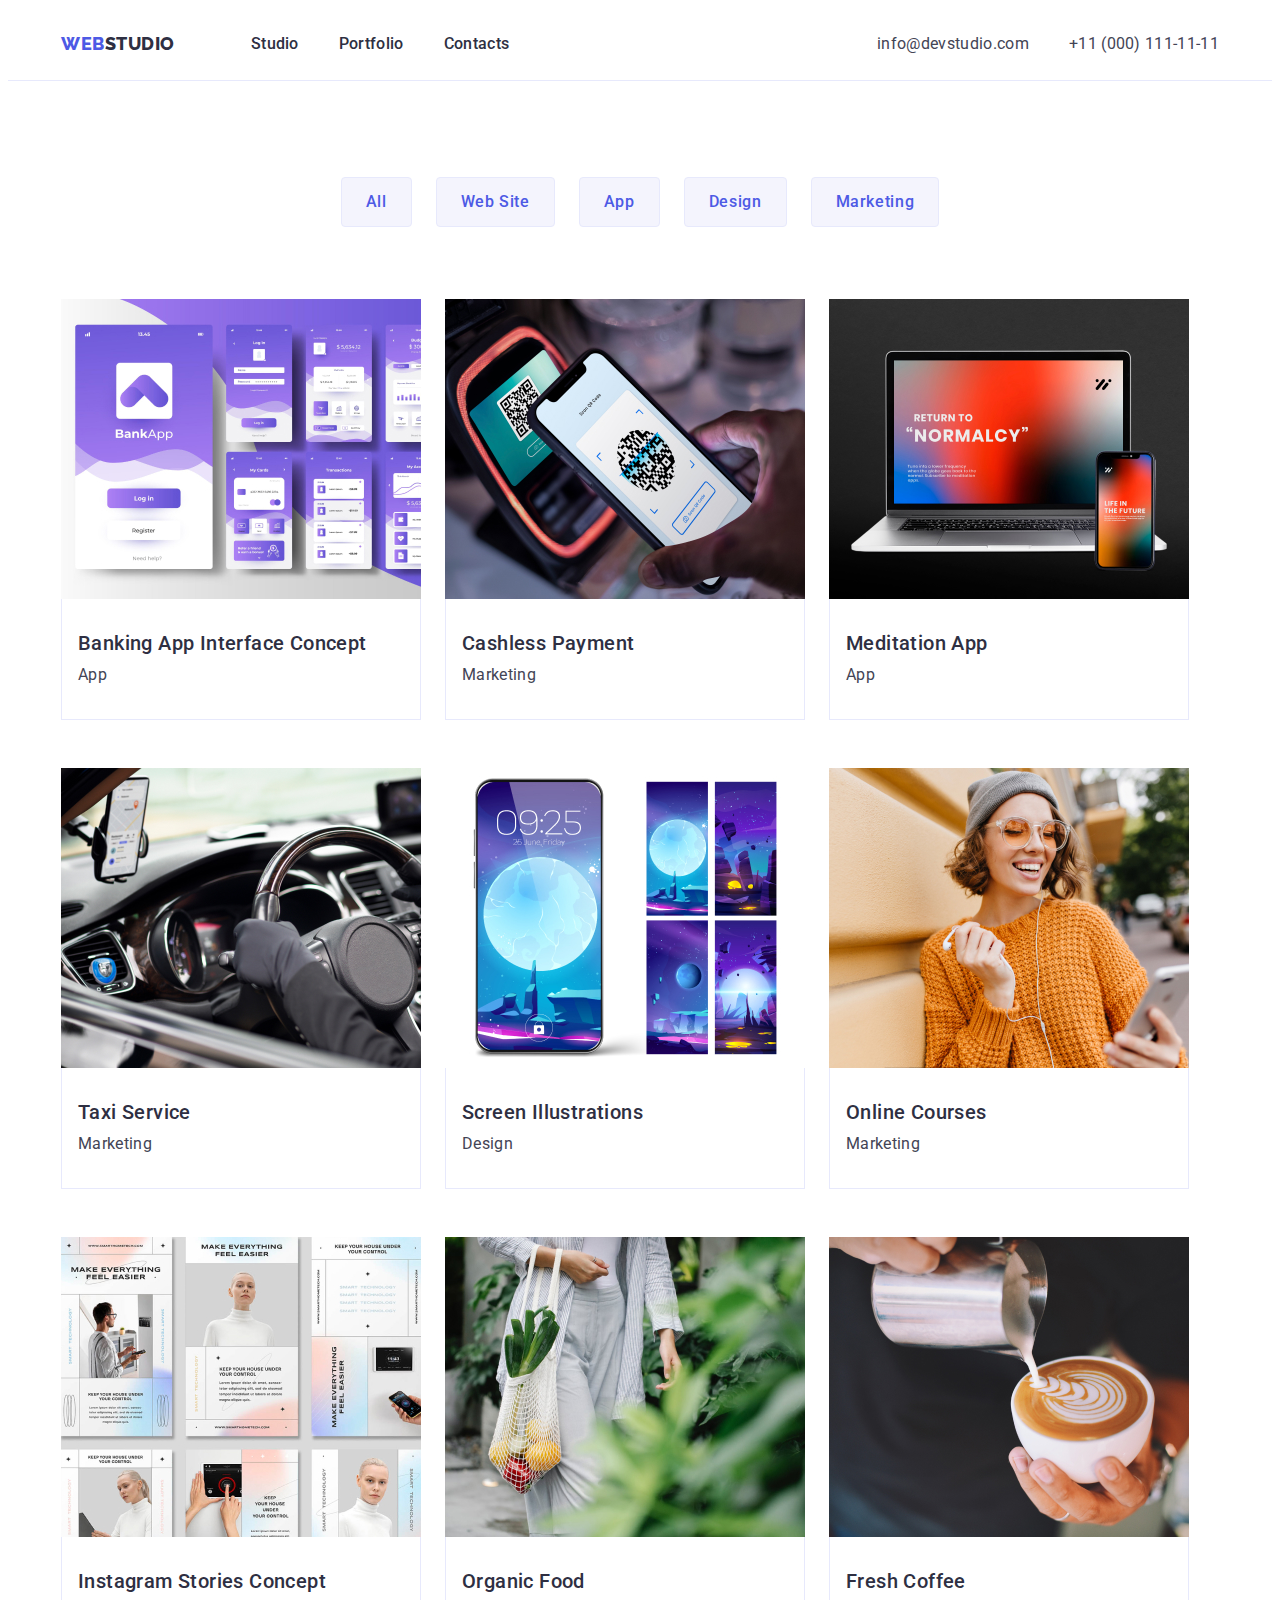
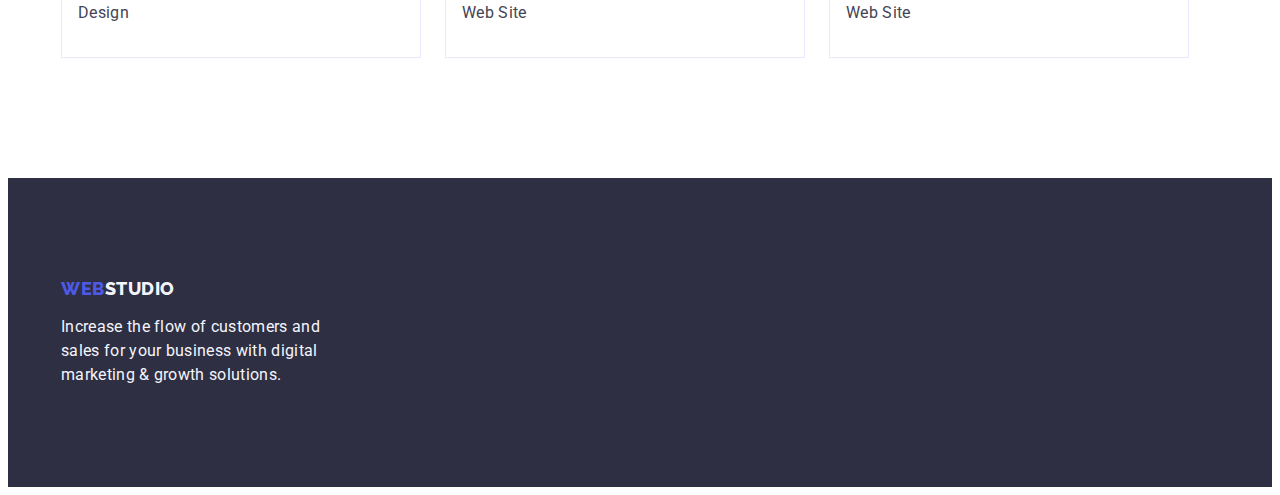
==== portfolio.html @ e6339d4c "Initial commit" ====
<!DOCTYPE html>
<html lang="en">
  <head>
    <meta charset="UTF-8" />
    <meta http-equiv="X-UA-Compatible" content="IE=edge" />
    <meta name="viewport" content="width=device-width, initial-scale=1.0" />
    <title>Portfolio</title>

    <link rel="preconnect" href="https://fonts.googleapis.com" />
    <link rel="preconnect" href="https://fonts.gstatic.com" crossorigin />
    <link
      href="https://fonts.googleapis.com/css2?family=Raleway:wght@800&family=Roboto:wght@400;500;700&display=swap"
      rel="stylesheet"
    />
    <!-- Normalize -->
    <link
      rel="stylesheet"
      href="https://cdnjs.cloudflare.com/ajax/libs/modern-normalize/1.1.0/modern-normalize.min.css"
      integrity="sha512-wpPYUAdjBVSE4KJnH1VR1HeZfpl1ub8YT/NKx4PuQ5NmX2tKuGu6U/JRp5y+Y8XG2tV+wKQpNHVUX03MfMFn9Q=="
      crossorigin="anonymous"
      referrerpolicy="no-referrer"
    />
    <!-- custom styles -->
    <link rel="stylesheet" href="./css/styles.css" />
  </head>

  <body class="body">
    <!-- HEADER -->
    <header class="header">
      <div class="header-container container">
        <nav class="header-nav">
          <a class="header-logo link" href="./index.html"
            >Web<span class="header-logo-studio">Studio</span></a
          >
          <ul class="header-nav-list list">
            <li class="header-nav-item">
              <a class="header-nav-link link" href="./index.html">Studio</a>
            </li>
            <li class="header-nav-item">
              <a class="header-nav-link link" href="./portfolio.html"
                >Portfolio</a
              >
            </li>
            <li class="header-nav-item">
              <a class="header-nav-link link" href="">Contacts</a>
            </li>
          </ul>
        </nav>
        <address class="header-address">
          <ul class="header-address-list list">
            <li class="header-address-mail">
              <a
                class="header-address-link link"
                href="mailto:info@devstudio.com"
              >
                info@devstudio.com</a
              >
            </li>
            <li class="header-address-contact">
              <a class="header-address-link link" href="tel:+110001111111">
                +11 (000) 111-11-11</a
              >
            </li>
          </ul>
        </address>
      </div>
    </header>
    <!-- Filters -->
    <main>
      <section class="portfolio">
        <div class="filter-container container">
          <h1 class="visually-hidden">Portfolio</h1>

          <ul class="list filter-list">
            <li class="list filter-item">
              <button class="filter-button" type="button">All</button>
            </li>
            <li class="list filter-item">
              <button class="filter-button" type="button">Web Site</button>
            </li>
            <li class="list filter-item">
              <button class="filter-button" type="button">App</button>
            </li>
            <li class="list filter-item">
              <button class="filter-button" type="button">Design</button>
            </li>
            <li class="list filter-item">
              <button class="filter-button" type="button">Marketing</button>
            </li>
          </ul>

          <!-- cards-->
          <!-- Row 1 -->

          <ul class="card-set list">
            <li class="three-section-item card-set-item">
              <a class="link" href="">
                <img
                  src="./images/row-one/img1.jpg"
                  alt="Banking App Interface Concept"
                  width="360"
                  height="300"
                />
                <div class="app">
                  <h2 class="card-title-name">Banking App Interface Concept</h2>
                  <p class="card-pro">App</p>
                </div>
              </a>
            </li>
            <li class="three-section-item card-set-item">
              <a class="link" href="">
                <img
                  src="./images/row-one/img2.jpg"
                  alt="Cashless Payment"
                  width="360"
                  height="300"
                />
                <div class="app">
                  <h2 class="card-title-name">Cashless Payment</h2>
                  <p class="card-pro">Marketing</p>
                </div>
              </a>
            </li>
            <li class="three-section-item card-set-item">
              <a class="link" href="">
                <img
                  src="./images/row-one/img3.jpg"
                  alt="Meditation App"
                  width="360"
                  height="300"
                />
                <div class="app">
                  <h2 class="card-title-name">Meditation App</h2>
                  <p class="card-pro">App</p>
                </div>
              </a>
            </li>
            <!-- Row 2 -->
            <li class="three-section-item card-set-item">
              <a class="link" href="">
                <img
                  src="./images/row-two/img1.jpg"
                  alt="Taxi Service"
                  width="360"
                  height="300"
                />
                <div class="app">
                  <h2 class="card-title-name">Taxi Service</h2>
                  <p class="card-pro">Marketing</p>
                </div>
              </a>
            </li>
            <li class="three-section-item card-set-item">
              <a class="link" href="">
                <img
                  src="./images/row-two/img2.jpg"
                  alt="Screen Illustrations"
                  width="360"
                  height="300"
                />
                <div class="app">
                  <h2 class="card-title-name">Screen Illustrations</h2>
                  <p class="card-pro">Design</p>
                </div>
              </a>
            </li>
            <li class="three-section-item card-set-item">
              <a class="link" href="">
                <img
                  src="./images/row-two/img3.jpg"
                  alt="Online Courses"
                  width="360"
                  height="300"
                />
                <div class="app">
                  <h2 class="card-title-name">Online Courses</h2>
                  <p class="card-pro">Marketing</p>
                </div>
              </a>
            </li>
            <!-- Row 3 -->
            <li class="three-section-item card-set-item">
              <a class="link" href="">
                <img
                  src="./images/row-three/img1.jpg"
                  alt="Instagram Stories Concept"
                  width="360"
                  height="300"
                />
                <div class="app">
                  <h2 class="card-title-name">Instagram Stories Concept</h2>
                  <p class="card-pro">Design</p>
                </div>
              </a>
            </li>
            <li class="three-section-item card-set-item">
              <a class="link" href="">
                <img
                  src="./images/row-three/img2.jpg"
                  alt="Organic Food"
                  width="360"
                  height="300"
                />
                <div class="app">
                  <h2 class="card-title-name">Organic Food</h2>
                  <p class="card-pro">Web Site</p>
                </div>
              </a>
            </li>
            <li class="three-section-item card-set-item">
              <a class="link" href="">
                <img
                  src="./images/row-three/img3.jpg"
                  alt="Fresh Coffee"
                  width="360"
                  height="300"
                />
                <div class="app">
                  <h2 class="card-title-name">Fresh Coffee</h2>
                  <p class="card-pro">Web Site</p>
                </div>
              </a>
            </li>
          </ul>
        </div>
      </section>
    </main>

    <!-- Footer -->
    <footer class="footer">
      <div class="foot-container container">
        <a class="footer-logo link" href="./index.html"
          >Web<span class="footer-logo-studio">Studio</span></a
        >
        <p class="footer-text">
          Increase the flow of customers and sales for your business with
          digital marketing & growth solutions.
        </p>
      </div>
    </footer>
  </body>
</html>
---- css/styles.css ----
html {
  box-sizing: border-box;
}

:root {
  /* fonts */
  --primary-font: "Roboto", sans-serif;
  --secondary-font: "Raleway", sans-serif;

  /* colors */
  --logo-text-color: #4d5ae5;
  --button-backgroud: #f4f4fd;
  --color-txt: #2e2f42;
  --color-txt-body: #434455;
  --color-back: #ffffff;
  /* others */
  --indent: 24px;
  --items: 9;
}

.body {
  font-family: "Roboto", sans-serif;

  background-color: var(--color-back);
  color: var(--color-txt-body);
}

/* BASE STYLE */

/* base style */

h1,
h2,
h3,
h4,
h5,
h6,
p,
ul { 
  margin: 0;
}
img {
  display: block;
}
button {
  cursor: pointer;
}

.link {
  color: inherit;
  text-decoration: none;
  font-style: normal;
}

.list {
  list-style: none;
  padding: 0;
  margin: 0;
}

.header-nav-link:hover,
.header-nav-link:focus {
  color: #404bbf;
}
.visually-hidden {
  position: absolute;
  width: 1px;
  height: 1px;
  margin: -1px;
  border: 0;
  padding: 0;

  white-space: nowrap;
  clip-path: inset(100%);
  clip: rect(0 0 0 0);
  overflow: hidden;
}

/* HEADER */
.header-container {
  display: flex;
  align-items: center;
  padding: 0 15px;
}

.header {
  background-color: #ffffff;
  border-bottom: 1px solid #e7e9fc;
  align-items: center;
}

.header-nav-link {
  display: block;
  font-weight: 500;
  font-size: 16px;
  line-height: 1.5;
  letter-spacing: 0.02em;
  color: var(--color-txt);
  padding: 24px 0;
}

.header-logo {
  font-family: "Raleway", sans-serif;
  font-style: normal;
  font-weight: 800;
  font-size: 18px;
  line-height: 1.17;
  letter-spacing: 0.03em;
  text-transform: uppercase;

  color: var(--logo-text-color);

  margin-right: 76px;
}
.header-logo-studio {
  color: var(--color-txt);
}

.header-nav {
  display: flex;
  align-items: center;
  margin-right: auto;
}
.header-nav-item {
  font-style: normal;
}

.header-nav-list {
  display: flex;
  align-items: center;
  gap: 40px;
}
.header-address-link {
  font-style: normal;
  font-size: 16px;
  line-height: 1.5;
  letter-spacing: 0.02em;
}

.header-address-link:hover,
.header-address-link:focus {
  color: #404bbf;
}
.header-address-list {
  display: flex;
  align-items: center;
  margin-right: auto;
}
.header-address {
  font-style: normal;
}
.header-address-mail {
  margin-right: 40px;
}

/* Section Hero */
.hero-container {
  padding: 0 15px;
  margin: 0 auto;
}

.hero {
  background-color: #2e2f42;

  padding: 188px 0;

  margin: 0 auto;
}
.hero-title {
  font-style: normal;
  font-weight: 700;
  font-size: 56px;
  line-height: 1.07;

  text-align: center;
  letter-spacing: 0.02em;

  color: #ffffff;

  max-width: 496px;
  margin: 0 auto;
  padding: 0 auto;
  margin-bottom: 48px;
}

.hero-button {
  font-size: 16px;
  font-family: "Roboto", sans-serif;
  font-weight: 500;
  font-style: normal;
  font-size: 16px;
  line-height: 1.5;
  letter-spacing: 0.04em;
  text-decoration: none;
  text-transform: none;
  cursor: pointer;
  color: #ffffff;

  min-width: 169px;
  height: 56px;

  display: block;
  flex-direction: row;
  align-items: center;
  padding: 16px 32px;
  margin: 0 auto;
  border: none;
  box-shadow: 0px 4px 4px rgba(0, 0, 0, 0.15);
  border-radius: 4px;
}
/* section One Feature */
.features {
  align-items: center;
  padding: 0 15px;
}
.feature-section {
  padding: 120px 0;
}

.one-section-content-title {
  font-family: "Roboto";
  font-style: normal;
  font-weight: 500;
  font-size: 20px;
  line-height: 1.2;
  letter-spacing: 0.02em;
  color: var(--color-txt);
  margin: 0 auto;
  margin-bottom: 8px;
}
.one-section-text {
  font-style: normal;

  font-size: 16px;
  line-height: 1.5;
  letter-spacing: 0.02em;
  margin: 0 auto;
}
.one-section-list {
  background-color: #ffffff;
  display: flex;
  gap: 24px;
}
.one-section-item {
  flex-basis: calc((100% - 72px) / 4);
}

/* section Two What are we doing */
.awd-container {
  align-items: center;
  padding: 0 15px;
  margin: 0 auto;
}

.two-section {
  padding-bottom: 120px;
}
.two-section-title {
  font-family: "Roboto";
  font-style: normal;
  font-weight: 700;
  font-size: 36px;
  line-height: 1.11;
  text-align: center;
  letter-spacing: 0.02em;
  text-transform: capitalize;
  color: var(--color-txt);
  margin: 0 auto;
  margin-bottom: 72px;
}
.two-section-list {
  display: flex;
  gap: 24px;
}
.two-section-item {
  flex-basis: calc((100% - 48px) / 3);
}
/* section Three Our Team */
.ot-container {
  align-items: center;
  padding: 0 15px;
}

.three-section {
  background-color: #f4f4fd;
  padding: 120px 0;
}
.three-section-title {
  font-family: "Roboto";
  font-style: normal;
  font-weight: 700;
  font-size: 36px;
  line-height: 1.11;
  text-align: center;
  letter-spacing: 0.02em;
  text-transform: capitalize;
  color: var(--color-txt);
  margin: 0 auto;
  margin-bottom: 72px;
}
.three-section-list {
  display: flex;
  gap: 24px;
  text-align: center;
}
.three-section-item {
  background-color: #ffffff;

  flex-basis: calc((100% - 3 * 24px) / 4);
  
  border-radius: 0px 0px 4px 4px;
}

.three-section-title-name {
  font-family: "Roboto";
  font-style: normal;
  font-weight: 500;
  font-size: 20px;
  line-height: 1.2;
  text-align: center;
  letter-spacing: 0.02em;
  color: var(--color-txt);
  margin: 0 auto;
  margin-bottom: 8px;
}
.three-section-pro {
  font-style: normal;

  font-size: 16px;
  line-height: 1.5;
  text-align: center;
  letter-spacing: 0.02em;
  margin: 0 auto;
}

.pro-container {
  padding: 32px 16px;
}

/* FOOTER */
.footer {
  background-color: var(--color-txt);
  padding: 100px 0;
}
.footer-logo {
  font-family: "Raleway", sans-serif;
  font-weight: 800;
  font-size: 18px;
  line-height: 1.17;
  letter-spacing: 0.03em;
  text-transform: uppercase;

  color: var(--logo-text-color);
  display: inline-block;

  margin-bottom: 16px;
}
.footer-logo-studio {
  color: #f4f4fd;
}

.footer-text {
  font-style: normal;

  font-size: 16px;
  line-height: 1.5;
  letter-spacing: 0.02em;
  color: #f4f4fd;

  width: 264px;
  margin: 0;
  /* !!!!!!!!!!!!!!!!!!!!!!!!!!!!!!!!!!!!!!!!!!!!!!!!!!!!!! */
}
.foot-container {
  align-items: center;
  padding: 0 15px;
  margin: 0 auto;
}

/* portfolio */
.portfolio {
  padding: 96px 0 120px;
}
/* button-port */

.filter-button {
  font-size: 16px;
  font-family: "Roboto", sans-serif;
  font-weight: 500;
  font-style: normal;
  font-size: 16px;
  line-height: 1.5;
  letter-spacing: 0.04em;
  text-decoration: none;
  text-transform: none;
  cursor: pointer;
  background-color: var(--button-backgroud);
  color: var(--logo-text-color);

  padding: 12px 24px;
  border: 1px solid #e7e9fc;
  border-radius: 4px;
}

.filter-list {
  display: flex;
  align-items: center;
  margin: 0 auto;
  justify-content: center;
  gap: 24px;
  margin-bottom: 72px;
}

.filter-item {
}
.filter-container {
  padding: 0 15px;
}

.filter-button:hover,
.filter-button:focus {
  background-color: #404bbf;
  color: #ffffff;
  border: 1px solid transparent;
}
.btn {
  background-color: #4d5ae5;
  font-family: inherit;
}
.btn:hover,
.btn:focus {
  background-color: #404bbf;
}

/* Cads */
.card-title-name {
  font-family: "Roboto";
  font-style: normal;
  font-weight: 500;
  font-size: 20px;
  line-height: 1.2;
  text-align: left;
  letter-spacing: 0.02em;
  color: var(--color-txt);
  margin: 0 auto;
  margin-bottom: 8px;
}

.card-pro {
  font-style: normal;

  font-size: 16px;
  line-height: 1.5;
  text-align: left;
  letter-spacing: 0.02em;
}

.cards {
  display: flex;
  flex-wrap: wrap;
  gap: var(--indent);

  justify-content: center;
}
.card-set {
  display: flex;
  flex-wrap: wrap;
  column-gap: 24px;
  row-gap: 48px;
}
.card-set-item {
  width: calc((100% - 48px) / 3);
}
.app {
  padding: 32px 16px;
  border: 1px solid #e7e9fc;
  border-top: none;
}

/* styles bloks */

.container {
  width: 1158px;
  margin: 0 auto;
  padding: 0 15px;
}
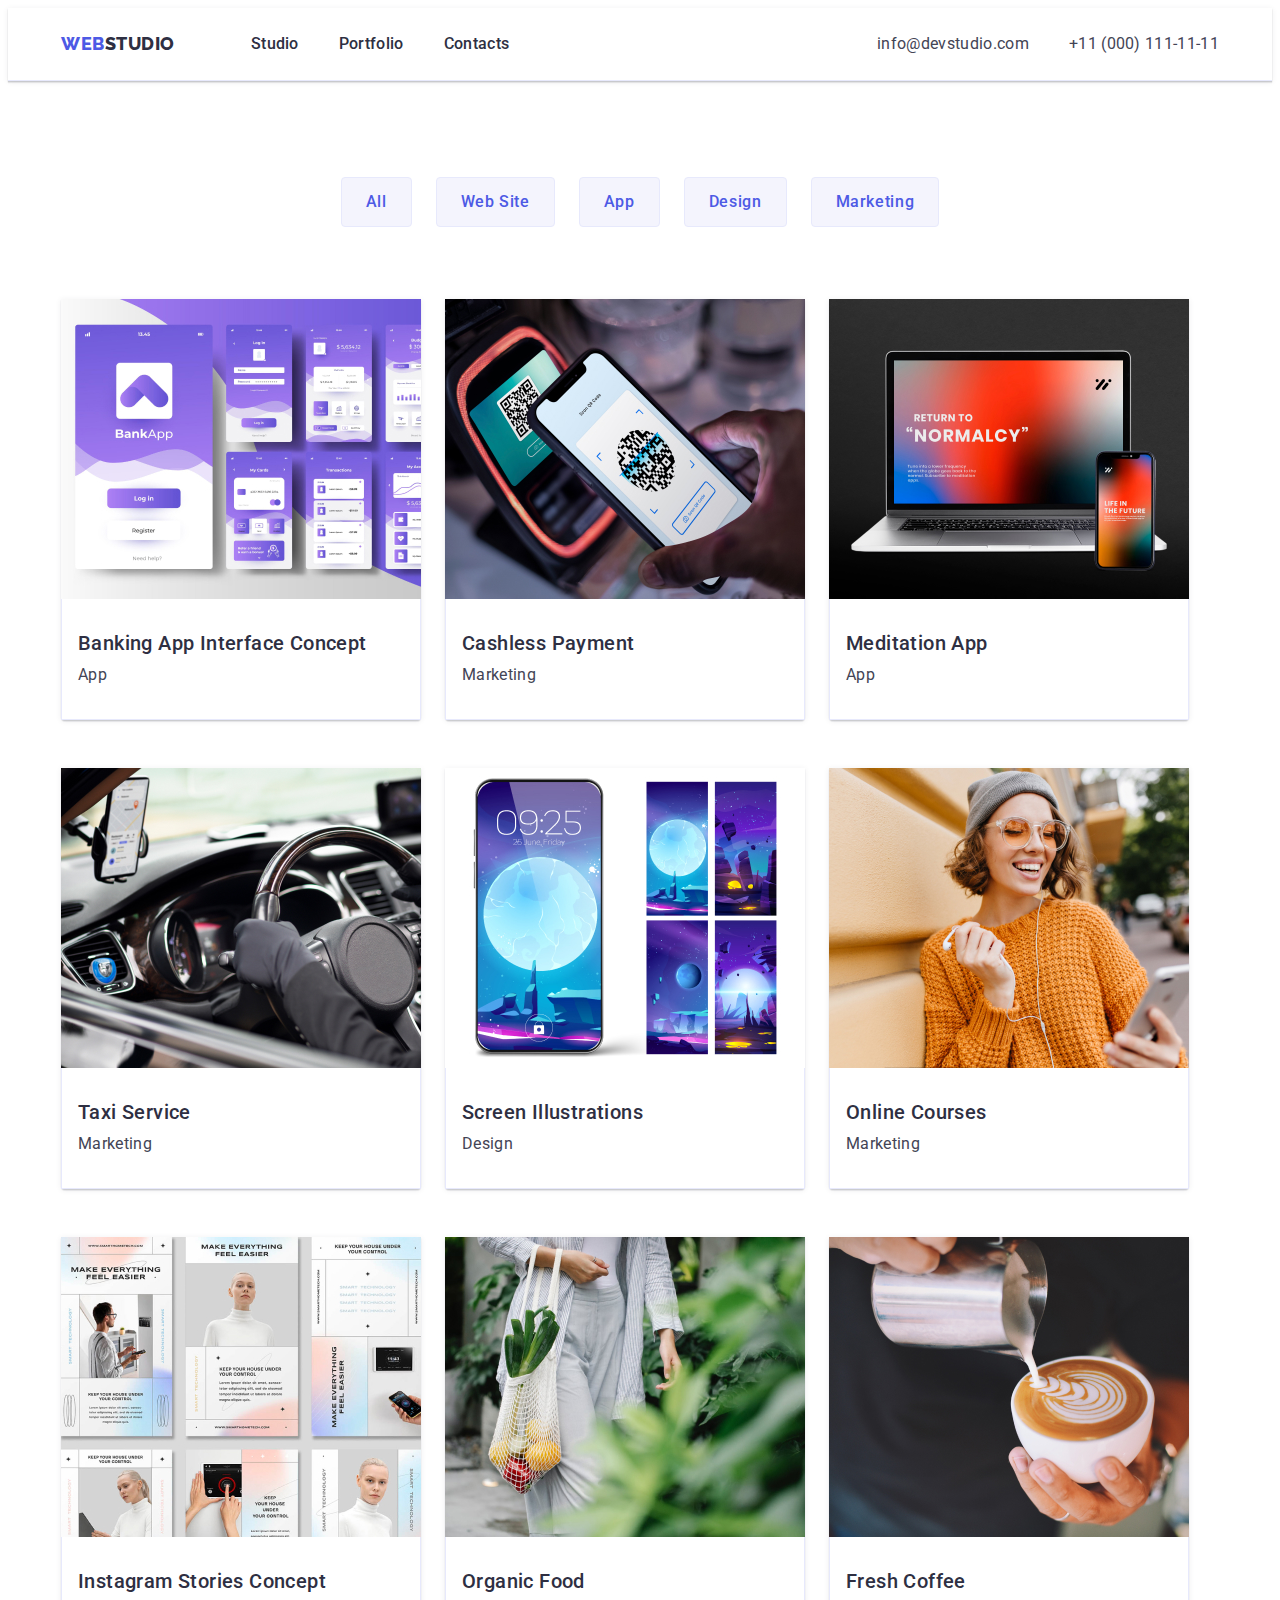
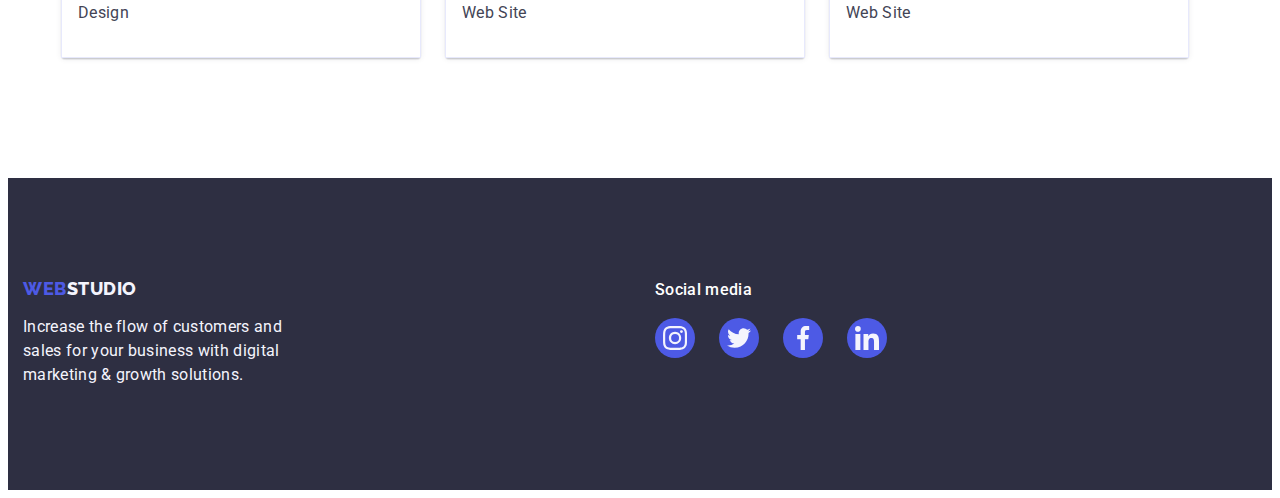
==== commit 03390788: "666" ====
--- a/portfolio.html
+++ b/portfolio.html
@@ -237,6 +237,60 @@
           digital marketing & growth solutions.
         </p>
       </div>
+      <div class="social-container container">
+        <p class="social-text">Social media</p>
+        
+        <ul class="footer-icons-list list">
+                
+          <li class="footer-icons-item">
+            <a class="footer-icons-link link" 
+            href="" 
+            target="_blank" 
+            rel="noopener noreferrer" 
+            aria-label="Instagram icon">
+              <svg class="footer-icons" width="24" height="24" >
+                <use href="./images/icons/icons.svg#instagram"></use>
+              </svg>
+            </a>
+          </li>
+        
+          <li class="footer-icons-item">
+            <a class="footer-icons-link link" 
+            href="" 
+            target="_blank" 
+            rel="noopener noreferrer" 
+            aria-label="Twitter icon">
+              <svg class="footer-icons" width="24" height="24" >
+                <use href="./images/icons/icons.svg#twitter"></use>
+              </svg>
+            </a>
+          </li>
+          <li class="footer-icons-item">
+            <a class="footer-icons-link link" 
+            href="" 
+            target="_blank" 
+            rel="noopener noreferrer" 
+            aria-label="Facebook icon">
+              <svg class="footer-icons" width="24" height="24" >
+                <use href="./images/icons/icons.svg#facebook"></use>
+              </svg>
+            </a>
+          </li>
+          <li class="footer-icons-item">
+            <a class="footer-icons-link link" 
+            href="" 
+            target="_blank" 
+            rel="noopener noreferrer" 
+            aria-label="Linkedin icon">
+              <svg class="footer-icons" width="24" height="24" >
+                <use href="./images/icons/icons.svg#linkedin"></use>
+              </svg>
+            </a>
+          </li>
+        
+        </ul>
+
+      </div>
     </footer>
   </body>
 </html>
--- a/css/styles.css
+++ b/css/styles.css
@@ -8,11 +8,14 @@
   --secondary-font: "Raleway", sans-serif;
 
   /* colors */
-  --logo-text-color: #4d5ae5;
+  --logo-text-color:  #4D5AE5;
   --button-backgroud: #f4f4fd;
   --color-txt: #2e2f42;
   --color-txt-body: #434455;
   --color-back: #ffffff;
+  --color-icon-hover: #31D0AA;
+  --bg-color-darkblue-hover: #404BBF;
+  --color-customer-icon: #8E8F99;
   /* others */
   --indent: 24px;
   --items: 9;
@@ -36,7 +39,7 @@
 h5,
 h6,
 p,
-ul { 
+ul {
   margin: 0;
 }
 img {
@@ -87,6 +90,8 @@
   background-color: #ffffff;
   border-bottom: 1px solid #e7e9fc;
   align-items: center;
+  box-shadow: 0px 2px 1px rgba(46, 47, 66, 0.08),
+    0px 1px 1px rgba(46, 47, 66, 0.16), 0px 1px 6px rgba(46, 47, 66, 0.08);
 }
 
 .header-nav-link {
@@ -160,11 +165,20 @@
 }
 
 .hero {
-  background-color: #2e2f42;
-
+  background-color: var(--color-txt);
+  max-width: 1440px;
+
+  margin-left: auto;
+  margin-right: auto;
   padding: 188px 0;
-
-  margin: 0 auto;
+  background-image: linear-gradient(
+      rgba(46, 47, 66, 0.7),
+      rgba(46, 47, 66, 0.7)
+    ),
+    url(../images/hero-background/people-office-1.jpg);
+  background-repeat: no-repeat;
+  background-position: center;
+  background-size: cover;
 }
 .hero-title {
   font-style: normal;
@@ -244,6 +258,24 @@
 .one-section-item {
   flex-basis: calc((100% - 72px) / 4);
 }
+/* FEATURE ICONS */
+
+.container-icons {
+  display: flex;
+  justify-content: center;
+  align-items: center;
+  background: #F4F4FD;
+border-radius: 4px;
+
+height: 112px;
+}
+.feature-icon {
+display: flex;
+justify-content: center;
+}
+
+
+
 
 /* section Two What are we doing */
 .awd-container {
@@ -279,6 +311,9 @@
 .ot-container {
   align-items: center;
   padding: 0 15px;
+  padding-top: 32px;
+  padding-left: 49px;
+  padding-right: 49px;
 }
 
 .three-section {
@@ -306,8 +341,13 @@
 .three-section-item {
   background-color: #ffffff;
 
+
+
+  
   flex-basis: calc((100% - 3 * 24px) / 4);
-  
+  box-shadow: 0px 1px 6px rgba(46, 47, 66, 0.08),
+    0px 1px 1px rgba(46, 47, 66, 0.16), 0px 2px 1px rgba(46, 47, 66, 0.08);
+
   border-radius: 0px 0px 4px 4px;
 }
 
@@ -331,14 +371,117 @@
   text-align: center;
   letter-spacing: 0.02em;
   margin: 0 auto;
+  margin-bottom: 8px;
 }
 
 .pro-container {
-  padding: 32px 16px;
-}
+margin-top: 32px;
+}
+/* PRO ICONS */
+
+.pro-icons-list {
+display: flex;
+justify-content: center;
+align-items: center;
+gap: 24px;
+padding-bottom: 32px;
+}
+.pro-icons-item {
+
+}
+
+.pro-icons-link {
+  display: flex;
+justify-content: center;
+align-items: center;
+  
+  width: 40px;
+height: 40px;
+background-color: var(--logo-text-color);
+border-radius: 50%;
+color: var(--button-backgroud);
+
+}
+
+
+.ot-icons {
+  fill:currentColor;
+}
+
+.pro-icons-link:hover,
+.pro-icons-link:focus {
+background-color: var(--bg-color-darkblue-hover);
+}
+
+
+
+
+
+
+/* Four Section Customers */
+.customers {
+
+}
+.four-section-title {
+  font-family: "Roboto";
+  font-style: normal;
+  font-weight: 700;
+  font-size: 36px;
+  line-height: 1.11;
+  text-align: center;
+  letter-spacing: 0.02em;
+  text-transform: capitalize;
+  color: var(--color-txt);
+  margin: 0 auto;
+  margin-bottom: 72px;
+  margin-top: 120px;
+}
+/* CUSTOMERS ICONS */
+
+.custom-icon-list {
+  display: flex;
+  justify-content: center;
+  align-items: center;
+  gap: 24px;
+  margin-bottom: 120px;
+}
+
+.custom-item {
+
+}
+
+
+.custom-link {
+  display: flex;
+ justify-content: center;
+ align-items: center;
+width: 168px;
+height: 88px;
+
+border: 1px solid var(--color-customer-icon);
+border-radius: 4px;
+color: var(--color-customer-icon);
+}
+
+.custom-icon {
+fill: currentColor;
+}
+
+.custom-link:hover,
+.custom-link:focus {
+  border: 1px solid var(--bg-color-darkblue-hover);
+  color: var(--bg-color-darkblue-hover);
+}
+
+
+
 
 /* FOOTER */
 .footer {
+  display: flex;
+  align-items: baseline;
+  
+  
   background-color: var(--color-txt);
   padding: 100px 0;
 }
@@ -372,12 +515,74 @@
   /* !!!!!!!!!!!!!!!!!!!!!!!!!!!!!!!!!!!!!!!!!!!!!!!!!!!!!! */
 }
 .foot-container {
-  align-items: center;
-  padding: 0 15px;
-  margin: 0 auto;
-}
-
-/* portfolio */
+  display: inline-block;
+align-items: baseline;
+}
+
+
+
+
+/* SOCIAL */
+
+.social-container {
+display: inline-block;
+justify-content: center;
+  align-items: center;
+
+}
+.social-text {
+  font-family: 'Roboto';
+font-style: normal;
+font-weight: 500;
+font-size: 16px;
+line-height: 24px;
+letter-spacing: 0.02em;
+color: #FFFFFF;
+margin-bottom: 16px;
+}
+
+
+
+/* FOOTER ICONS */
+
+.footer-icons-list {
+  display: flex;
+
+  align-items: center;
+  gap: 24px;
+  padding-bottom: 32px;
+  }
+  .footer-icons-item {
+  
+  }
+  
+  .footer-icons-link {
+    display: flex;
+  justify-content: center;
+  align-items: center;
+    
+    width: 40px;
+  height: 40px;
+  background-color: var(--logo-text-color);
+  border-radius: 50%;
+ color: var(--button-backgroud); 
+}
+  
+  
+  .footer-icons {
+    fill: currentColor;
+  }
+  
+  .footer-icons-link:hover,
+  .footer-icons-link:focus {
+   background-color: var(--color-icon-hover);
+  
+  
+  }
+
+
+/* PORTFOLIO*/
+
 .portfolio {
   padding: 96px 0 120px;
 }
@@ -422,6 +627,9 @@
   background-color: #404bbf;
   color: #ffffff;
   border: 1px solid transparent;
+  box-shadow: 0px 3px 1px rgba(0, 0, 0, 0.1), 0px 2px 1px rgba(0, 0, 0, 0.08),
+    0px 2px 2px rgba(0, 0, 0, 0.12);
+  border-radius: 4px;
 }
 .btn {
   background-color: #4d5ae5;
@@ -429,7 +637,7 @@
 }
 .btn:hover,
 .btn:focus {
-  background-color: #404bbf;
+  background-color: var(--bg-color-darkblue-hover);
 }
 
 /* Cads */
@@ -476,6 +684,10 @@
   border: 1px solid #e7e9fc;
   border-top: none;
 }
+.app:hover {
+  box-shadow: 0px 1px 6px rgba(46, 47, 66, 0.08),
+    0px 1px 1px rgba(46, 47, 66, 0.16), 0px 2px 1px rgba(46, 47, 66, 0.08);
+}
 
 /* styles bloks */
 
@@ -483,4 +695,5 @@
   width: 1158px;
   margin: 0 auto;
   padding: 0 15px;
-}
+  
+}
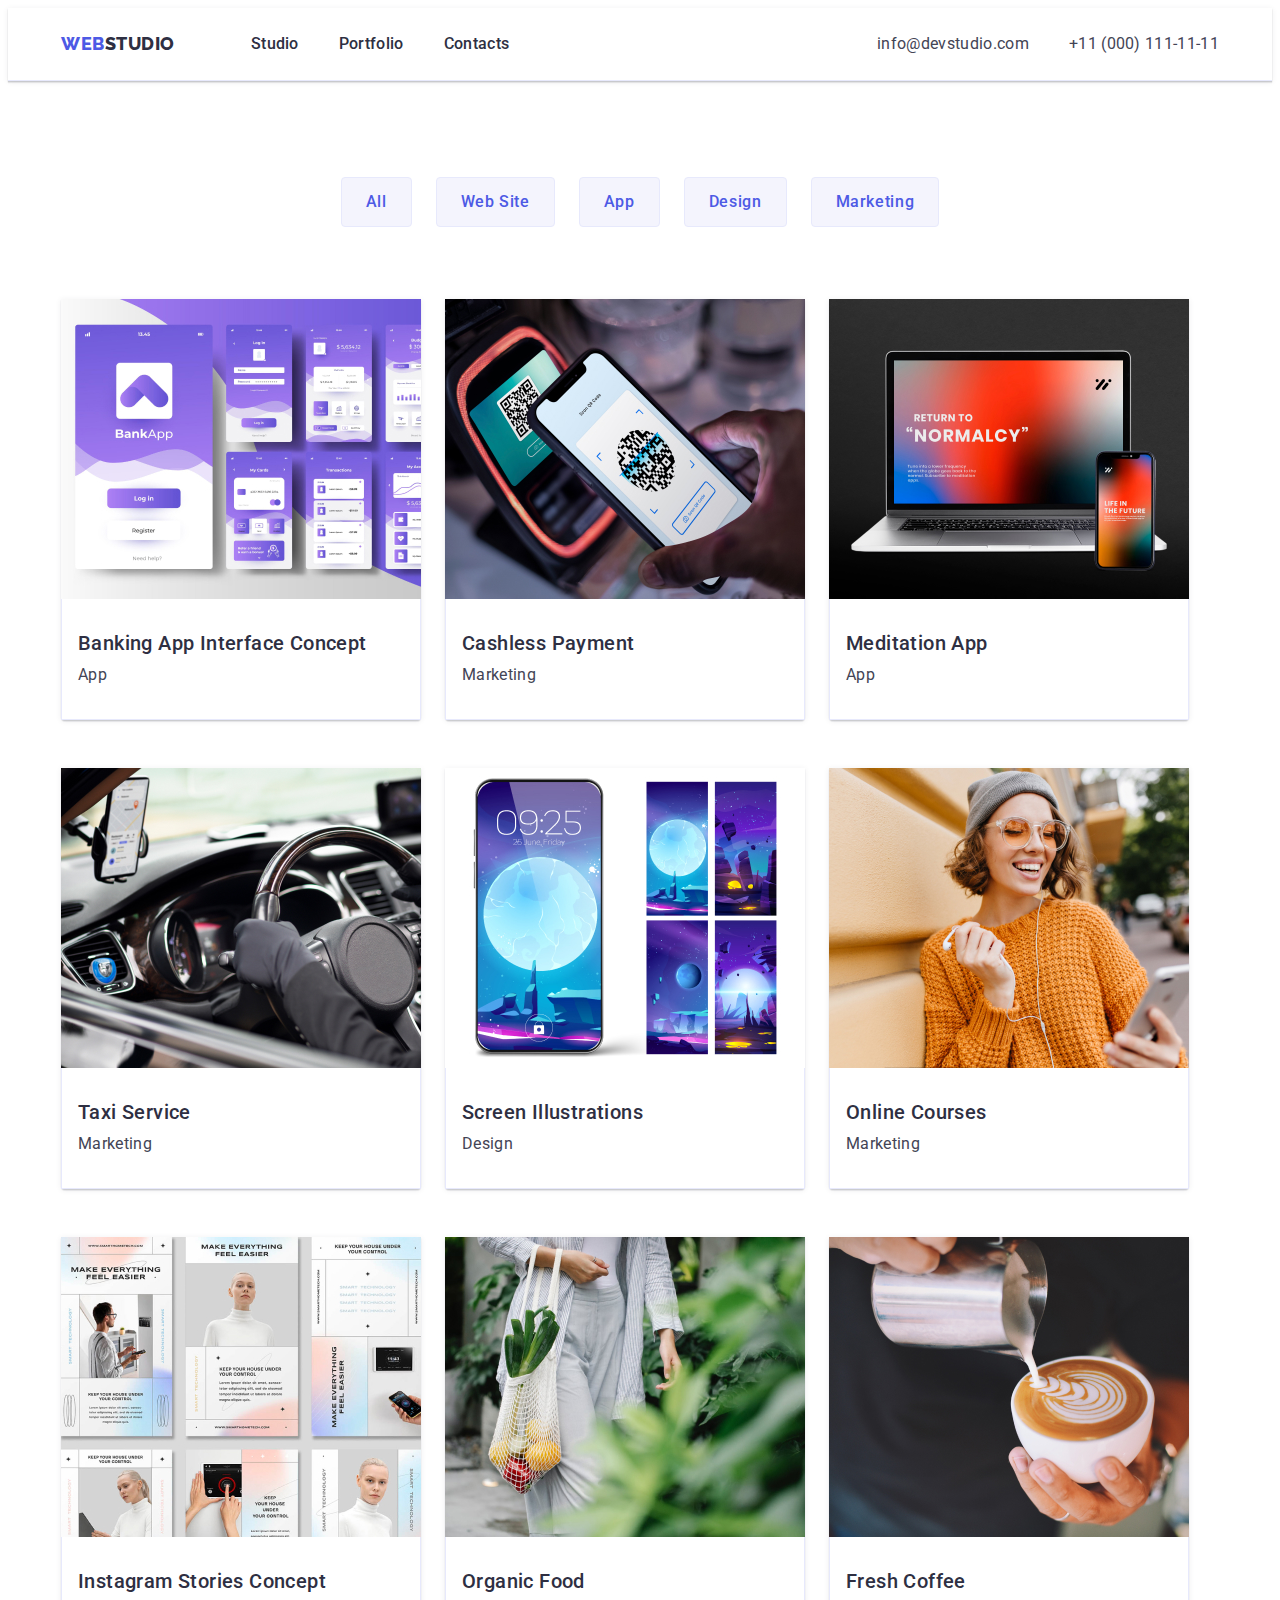
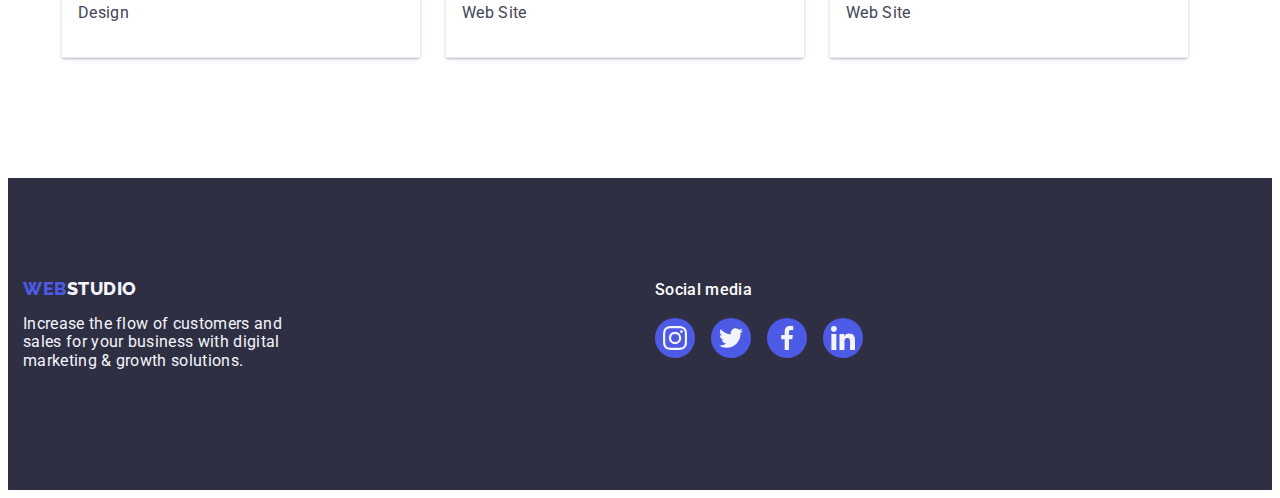
==== commit 11a69bce: "333333333333331111111111" ====
--- a/portfolio.html
+++ b/portfolio.html
@@ -94,7 +94,7 @@
 
           <ul class="card-set list">
             <li class="three-section-item card-set-item">
-              <a class="link" href="">
+              <a class="card-link link" href="">
                 <img
                   src="./images/row-one/img1.jpg"
                   alt="Banking App Interface Concept"
@@ -108,7 +108,7 @@
               </a>
             </li>
             <li class="three-section-item card-set-item">
-              <a class="link" href="">
+              <a class="card-link link" href="">
                 <img
                   src="./images/row-one/img2.jpg"
                   alt="Cashless Payment"
@@ -122,7 +122,7 @@
               </a>
             </li>
             <li class="three-section-item card-set-item">
-              <a class="link" href="">
+              <a class="card-link link" href="">
                 <img
                   src="./images/row-one/img3.jpg"
                   alt="Meditation App"
@@ -137,7 +137,7 @@
             </li>
             <!-- Row 2 -->
             <li class="three-section-item card-set-item">
-              <a class="link" href="">
+              <a class="card-link link" href="">
                 <img
                   src="./images/row-two/img1.jpg"
                   alt="Taxi Service"
@@ -151,7 +151,7 @@
               </a>
             </li>
             <li class="three-section-item card-set-item">
-              <a class="link" href="">
+              <a class="card-link link" href="">
                 <img
                   src="./images/row-two/img2.jpg"
                   alt="Screen Illustrations"
@@ -165,7 +165,7 @@
               </a>
             </li>
             <li class="three-section-item card-set-item">
-              <a class="link" href="">
+              <a class="card-link link" href="">
                 <img
                   src="./images/row-two/img3.jpg"
                   alt="Online Courses"
@@ -180,7 +180,7 @@
             </li>
             <!-- Row 3 -->
             <li class="three-section-item card-set-item">
-              <a class="link" href="">
+              <a class="card-link link" href="">
                 <img
                   src="./images/row-three/img1.jpg"
                   alt="Instagram Stories Concept"
@@ -194,7 +194,7 @@
               </a>
             </li>
             <li class="three-section-item card-set-item">
-              <a class="link" href="">
+              <a class="card-link link" href="">
                 <img
                   src="./images/row-three/img2.jpg"
                   alt="Organic Food"
@@ -208,7 +208,7 @@
               </a>
             </li>
             <li class="three-section-item card-set-item">
-              <a class="link" href="">
+              <a class="card-link link" href="">
                 <img
                   src="./images/row-three/img3.jpg"
                   alt="Fresh Coffee"
@@ -228,69 +228,71 @@
 
     <!-- Footer -->
     <footer class="footer">
-      <div class="foot-container container">
-        <a class="footer-logo link" href="./index.html"
-          >Web<span class="footer-logo-studio">Studio</span></a
-        >
-        <p class="footer-text">
-          Increase the flow of customers and sales for your business with
-          digital marketing & growth solutions.
-        </p>
-      </div>
-      <div class="social-container container">
-        <p class="social-text">Social media</p>
-        
-        <ul class="footer-icons-list list">
-                
-          <li class="footer-icons-item">
-            <a class="footer-icons-link link" 
-            href="" 
-            target="_blank" 
-            rel="noopener noreferrer" 
-            aria-label="Instagram icon">
-              <svg class="footer-icons" width="24" height="24" >
-                <use href="./images/icons/icons.svg#instagram"></use>
-              </svg>
-            </a>
-          </li>
-        
-          <li class="footer-icons-item">
-            <a class="footer-icons-link link" 
-            href="" 
-            target="_blank" 
-            rel="noopener noreferrer" 
-            aria-label="Twitter icon">
-              <svg class="footer-icons" width="24" height="24" >
-                <use href="./images/icons/icons.svg#twitter"></use>
-              </svg>
-            </a>
-          </li>
-          <li class="footer-icons-item">
-            <a class="footer-icons-link link" 
-            href="" 
-            target="_blank" 
-            rel="noopener noreferrer" 
-            aria-label="Facebook icon">
-              <svg class="footer-icons" width="24" height="24" >
-                <use href="./images/icons/icons.svg#facebook"></use>
-              </svg>
-            </a>
-          </li>
-          <li class="footer-icons-item">
-            <a class="footer-icons-link link" 
-            href="" 
-            target="_blank" 
-            rel="noopener noreferrer" 
-            aria-label="Linkedin icon">
-              <svg class="footer-icons" width="24" height="24" >
-                <use href="./images/icons/icons.svg#linkedin"></use>
-              </svg>
-            </a>
-          </li>
-        
-        </ul>
-
-      </div>
-    </footer>
+      <div class="all-footer">
+     <div class="foot-container container">
+       <a class="footer-logo link" href="./index.html"
+         >Web<span class="footer-logo-studio">Studio</span></a
+       >
+       <p class="footer-text">
+         Increase the flow of customers and sales for your business with
+         digital marketing & growth solutions.
+       </p>
+     </div>
+     <div class="social-container container">
+       <p class="social-text">Social media</p>
+       
+       <ul class="footer-icons-list list">
+               
+         <li class="footer-icons-item">
+           <a class="footer-icons-link link" 
+           href="" 
+           target="_blank" 
+           rel="noopener noreferrer" 
+           aria-label="Instagram icon">
+             <svg class="footer-icons" width="24" height="24" >
+               <use href="./images/icons.svg#instagram"></use>
+             </svg>
+           </a>
+         </li>
+       
+         <li class="footer-icons-item">
+           <a class="footer-icons-link link" 
+           href="" 
+           target="_blank" 
+           rel="noopener noreferrer" 
+           aria-label="Twitter icon">
+             <svg class="footer-icons" width="24" height="24" >
+               <use href="./images/icons.svg#twitter"></use>
+             </svg>
+           </a>
+         </li>
+         <li class="footer-icons-item">
+           <a class="footer-icons-link link" 
+           href="" 
+           target="_blank" 
+           rel="noopener noreferrer" 
+           aria-label="Facebook icon">
+             <svg class="footer-icons" width="24" height="24" >
+               <use href="./images/icons.svg#facebook"></use>
+             </svg>
+           </a>
+         </li>
+         <li class="footer-icons-item">
+           <a class="footer-icons-link link" 
+           href="" 
+           target="_blank" 
+           rel="noopener noreferrer" 
+           aria-label="Linkedin icon">
+             <svg class="footer-icons" width="24" height="24" >
+               <use href="./images/icons.svg#linkedin"></use>
+             </svg>
+           </a>
+         </li>
+       
+       </ul>
+
+     </div>
+   </div>
+   </footer>
   </body>
 </html>
--- a/css/styles.css
+++ b/css/styles.css
@@ -8,14 +8,14 @@
   --secondary-font: "Raleway", sans-serif;
 
   /* colors */
-  --logo-text-color:  #4D5AE5;
+  --logo-text-color: #4d5ae5;
   --button-backgroud: #f4f4fd;
   --color-txt: #2e2f42;
   --color-txt-body: #434455;
   --color-back: #ffffff;
-  --color-icon-hover: #31D0AA;
-  --bg-color-darkblue-hover: #404BBF;
-  --color-customer-icon: #8E8F99;
+  --color-icon-hover: #31d0aa;
+  --bg-color-darkblue-hover: #404bbf;
+  --color-customer-icon: #8e8f99;
   /* others */
   --indent: 24px;
   --items: 9;
@@ -264,18 +264,16 @@
   display: flex;
   justify-content: center;
   align-items: center;
-  background: #F4F4FD;
-border-radius: 4px;
-
-height: 112px;
+  background: #f4f4fd;
+  border-radius: 4px;
+
+  height: 112px;
+  margin-bottom: 8px;
 }
 .feature-icon {
-display: flex;
-justify-content: center;
-}
-
-
-
+  display: flex;
+  justify-content: center;
+}
 
 /* section Two What are we doing */
 .awd-container {
@@ -310,10 +308,6 @@
 /* section Three Our Team */
 .ot-container {
   align-items: center;
-  padding: 0 15px;
-  padding-top: 32px;
-  padding-left: 49px;
-  padding-right: 49px;
 }
 
 .three-section {
@@ -341,9 +335,6 @@
 .three-section-item {
   background-color: #ffffff;
 
-
-
-  
   flex-basis: calc((100% - 3 * 24px) / 4);
   box-shadow: 0px 1px 6px rgba(46, 47, 66, 0.08),
     0px 1px 1px rgba(46, 47, 66, 0.16), 0px 2px 1px rgba(46, 47, 66, 0.08);
@@ -375,66 +366,58 @@
 }
 
 .pro-container {
-margin-top: 32px;
+  padding: 32px 0;
 }
 /* PRO ICONS */
 
 .pro-icons-list {
-display: flex;
-justify-content: center;
-align-items: center;
-gap: 24px;
-padding-bottom: 32px;
+  display: flex;
+  justify-content: center;
+  align-items: center;
+  gap: 24px;
+  padding-bottom: 32px;
 }
 .pro-icons-item {
-
 }
 
 .pro-icons-link {
   display: flex;
-justify-content: center;
-align-items: center;
-  
+  justify-content: center;
+  align-items: center;
+
   width: 40px;
-height: 40px;
-background-color: var(--logo-text-color);
-border-radius: 50%;
-color: var(--button-backgroud);
-
-}
-
+  height: 40px;
+  background-color: var(--logo-text-color);
+  border-radius: 50%;
+  color: var(--button-backgroud);
+}
 
 .ot-icons {
-  fill:currentColor;
+  fill: currentColor;
 }
 
 .pro-icons-link:hover,
 .pro-icons-link:focus {
-background-color: var(--bg-color-darkblue-hover);
-}
-
-
-
-
-
+  background-color: var(--bg-color-darkblue-hover);
+}
 
 /* Four Section Customers */
 .customers {
-
+  padding-top: 120px;
+  padding-bottom: 120px;
 }
 .four-section-title {
   font-family: "Roboto";
   font-style: normal;
   font-weight: 700;
   font-size: 36px;
-  line-height: 1.11;
+  line-height: 1.1;
   text-align: center;
   letter-spacing: 0.02em;
   text-transform: capitalize;
   color: var(--color-txt);
   margin: 0 auto;
   margin-bottom: 72px;
-  margin-top: 120px;
 }
 /* CUSTOMERS ICONS */
 
@@ -447,24 +430,24 @@
 }
 
 .custom-item {
-
-}
-
+  width: calc((100% - 120px) / 6);
+  height: 88px;
+}
 
 .custom-link {
   display: flex;
- justify-content: center;
- align-items: center;
-width: 168px;
-height: 88px;
-
-border: 1px solid var(--color-customer-icon);
-border-radius: 4px;
-color: var(--color-customer-icon);
+  justify-content: center;
+  align-items: center;
+  width: 100%;
+  height: 100%;
+
+  border: 1px solid var(--color-customer-icon);
+  border-radius: 4px;
+  color: var(--color-customer-icon);
 }
 
 .custom-icon {
-fill: currentColor;
+  fill: currentColor;
 }
 
 .custom-link:hover,
@@ -473,15 +456,13 @@
   color: var(--bg-color-darkblue-hover);
 }
 
-
-
-
 /* FOOTER */
+.all-footer {
+  display: flex;
+  align-items: baseline;
+}
+
 .footer {
-  display: flex;
-  align-items: baseline;
-  
-  
   background-color: var(--color-txt);
   padding: 100px 0;
 }
@@ -506,7 +487,7 @@
   font-style: normal;
 
   font-size: 16px;
-  line-height: 1.5;
+  line-height: 1.15;
   letter-spacing: 0.02em;
   color: #f4f4fd;
 
@@ -516,32 +497,27 @@
 }
 .foot-container {
   display: inline-block;
-align-items: baseline;
-}
-
-
-
+  align-items: baseline;
+  gap: 120px;
+}
 
 /* SOCIAL */
 
 .social-container {
-display: inline-block;
-justify-content: center;
-  align-items: center;
-
+  display: inline-block;
+  justify-content: center;
+  align-items: center;
 }
 .social-text {
-  font-family: 'Roboto';
-font-style: normal;
-font-weight: 500;
-font-size: 16px;
-line-height: 24px;
-letter-spacing: 0.02em;
-color: #FFFFFF;
-margin-bottom: 16px;
-}
-
-
+  font-family: "Roboto";
+  font-style: normal;
+  font-weight: 500;
+  font-size: 16px;
+  line-height: 1.5;
+  letter-spacing: 0.02em;
+  color: var(--color-back);
+  margin-bottom: 16px;
+}
 
 /* FOOTER ICONS */
 
@@ -549,37 +525,34 @@
   display: flex;
 
   align-items: center;
-  gap: 24px;
+  gap: 16px;
   padding-bottom: 32px;
-  }
-  .footer-icons-item {
-  
-  }
-  
-  .footer-icons-link {
-    display: flex;
-  justify-content: center;
-  align-items: center;
-    
-    width: 40px;
+}
+.footer-icons-item {
+  width: 40px;
   height: 40px;
+}
+
+.footer-icons-link {
+  display: flex;
+  justify-content: center;
+  align-items: center;
+
+  width: 100%;
+  height: 100%;
   background-color: var(--logo-text-color);
   border-radius: 50%;
- color: var(--button-backgroud); 
-}
-  
-  
-  .footer-icons {
-    fill: currentColor;
-  }
-  
-  .footer-icons-link:hover,
-  .footer-icons-link:focus {
-   background-color: var(--color-icon-hover);
-  
-  
-  }
-
+  color: var(--button-backgroud);
+}
+
+.footer-icons {
+  fill: currentColor;
+}
+
+.footer-icons-link:hover,
+.footer-icons-link:focus {
+  background-color: var(--color-icon-hover);
+}
 
 /* PORTFOLIO*/
 
@@ -684,7 +657,12 @@
   border: 1px solid #e7e9fc;
   border-top: none;
 }
-.app:hover {
+
+.card-link {
+  display: block;
+}
+.card-link:hover,
+.card-link:focus {
   box-shadow: 0px 1px 6px rgba(46, 47, 66, 0.08),
     0px 1px 1px rgba(46, 47, 66, 0.16), 0px 2px 1px rgba(46, 47, 66, 0.08);
 }
@@ -695,5 +673,4 @@
   width: 1158px;
   margin: 0 auto;
   padding: 0 15px;
-  
-}
+}
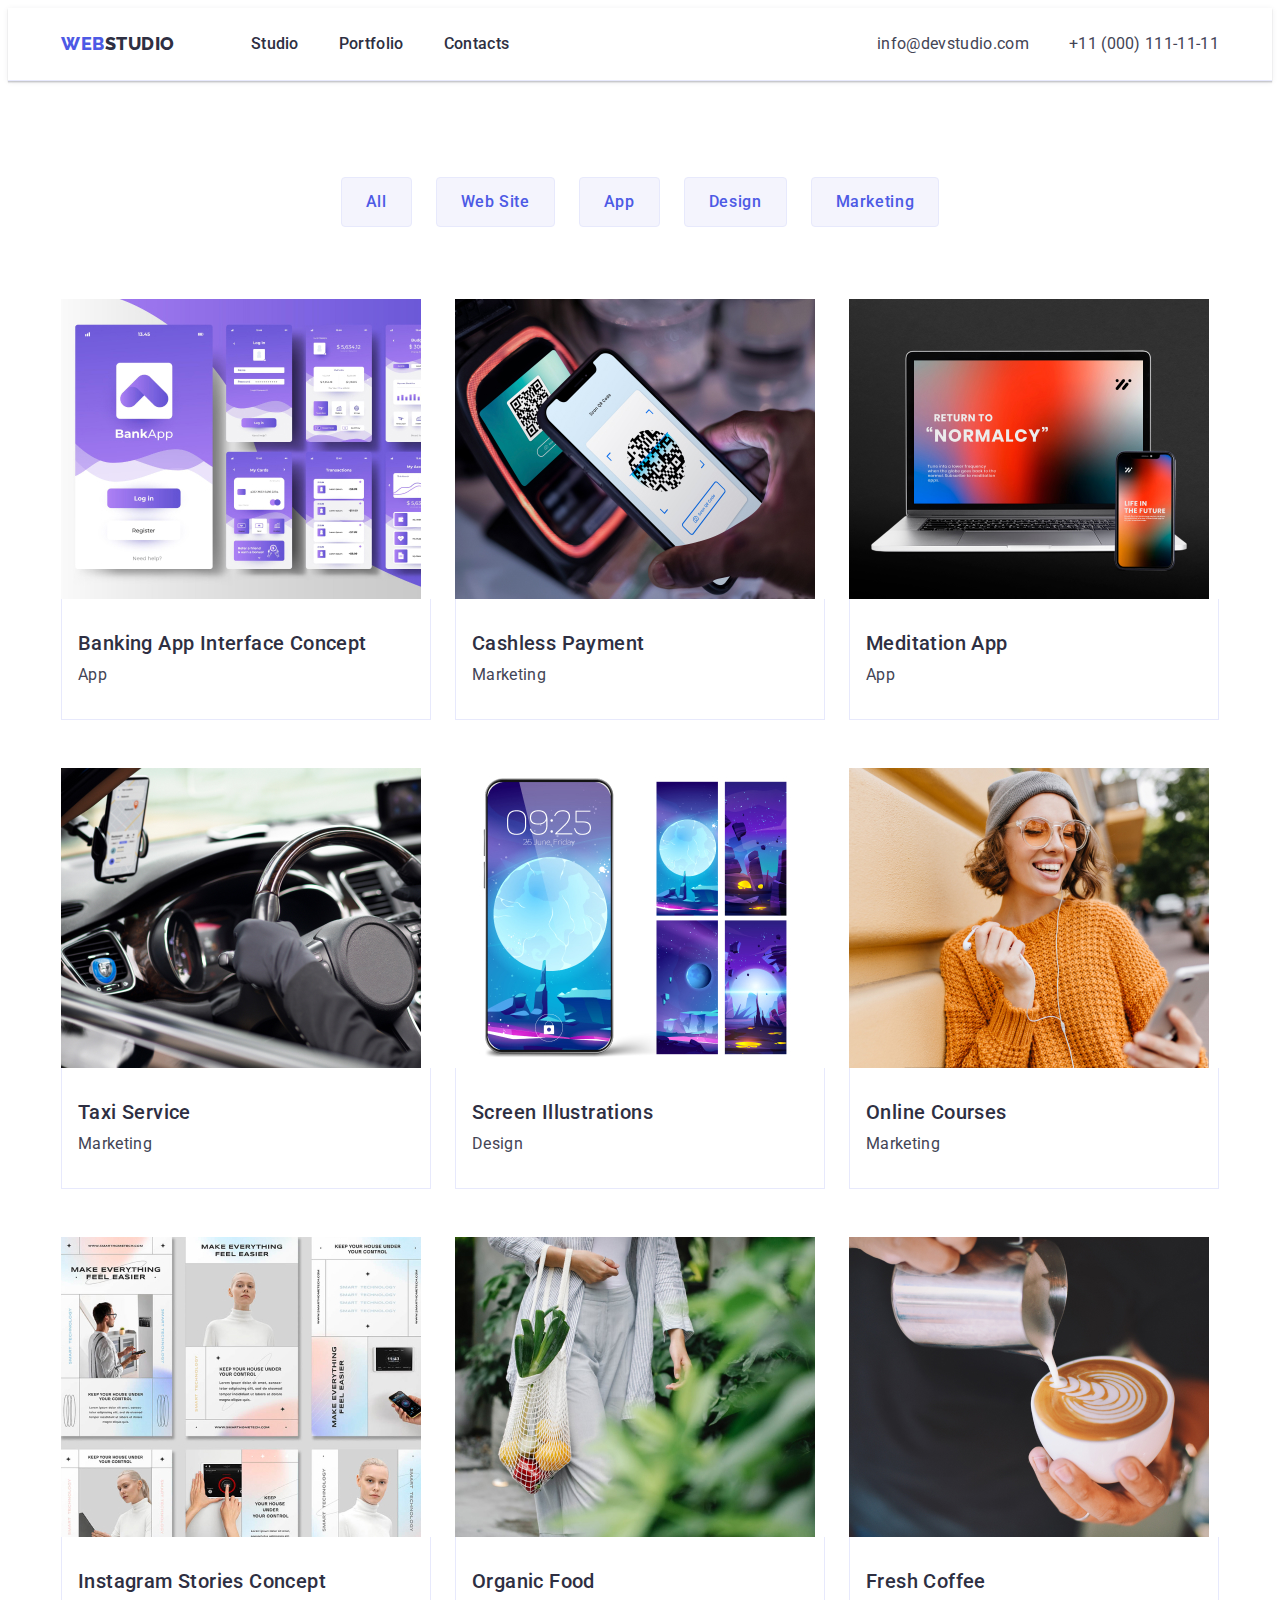
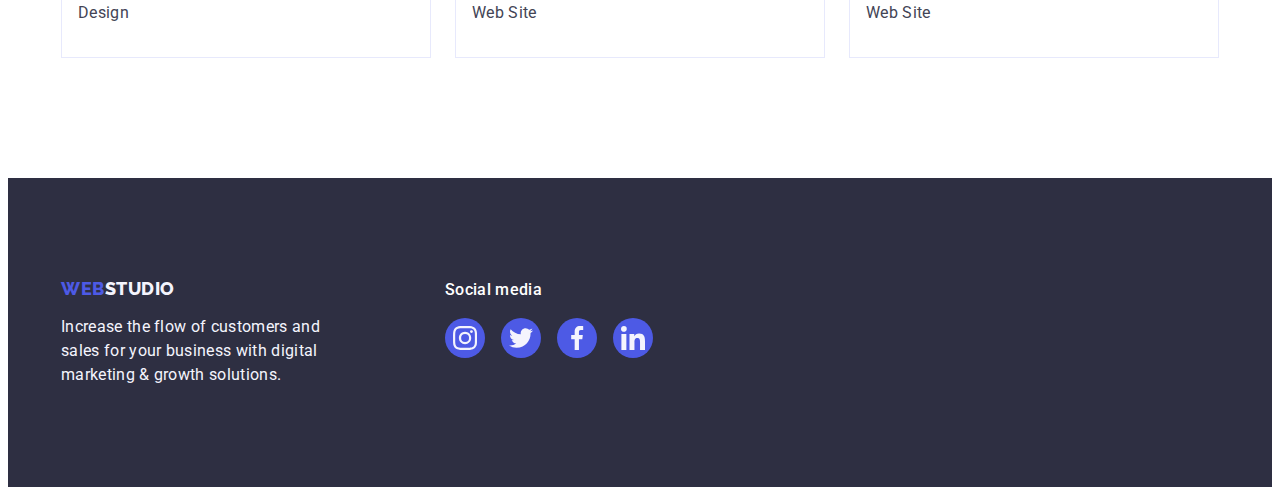
==== commit f256718c: "fixfixfix" ====
--- a/portfolio.html
+++ b/portfolio.html
@@ -93,7 +93,7 @@
           <!-- Row 1 -->
 
           <ul class="card-set list">
-            <li class="three-section-item card-set-item">
+            <li class="card-set-item">
               <a class="card-link link" href="">
                 <img
                   src="./images/row-one/img1.jpg"
@@ -107,7 +107,7 @@
                 </div>
               </a>
             </li>
-            <li class="three-section-item card-set-item">
+            <li class="card-set-item">
               <a class="card-link link" href="">
                 <img
                   src="./images/row-one/img2.jpg"
@@ -121,7 +121,7 @@
                 </div>
               </a>
             </li>
-            <li class="three-section-item card-set-item">
+            <li class="card-set-item">
               <a class="card-link link" href="">
                 <img
                   src="./images/row-one/img3.jpg"
@@ -136,7 +136,7 @@
               </a>
             </li>
             <!-- Row 2 -->
-            <li class="three-section-item card-set-item">
+            <li class="card-set-item">
               <a class="card-link link" href="">
                 <img
                   src="./images/row-two/img1.jpg"
@@ -150,7 +150,7 @@
                 </div>
               </a>
             </li>
-            <li class="three-section-item card-set-item">
+            <li class="card-set-item">
               <a class="card-link link" href="">
                 <img
                   src="./images/row-two/img2.jpg"
@@ -164,7 +164,7 @@
                 </div>
               </a>
             </li>
-            <li class="three-section-item card-set-item">
+            <li class="card-set-item">
               <a class="card-link link" href="">
                 <img
                   src="./images/row-two/img3.jpg"
@@ -179,7 +179,7 @@
               </a>
             </li>
             <!-- Row 3 -->
-            <li class="three-section-item card-set-item">
+            <li class="card-set-item">
               <a class="card-link link" href="">
                 <img
                   src="./images/row-three/img1.jpg"
@@ -193,7 +193,7 @@
                 </div>
               </a>
             </li>
-            <li class="three-section-item card-set-item">
+            <li class="card-set-item">
               <a class="card-link link" href="">
                 <img
                   src="./images/row-three/img2.jpg"
@@ -207,7 +207,7 @@
                 </div>
               </a>
             </li>
-            <li class="three-section-item card-set-item">
+            <li class="card-set-item">
               <a class="card-link link" href="">
                 <img
                   src="./images/row-three/img3.jpg"
@@ -228,71 +228,76 @@
 
     <!-- Footer -->
     <footer class="footer">
-      <div class="all-footer">
-     <div class="foot-container container">
-       <a class="footer-logo link" href="./index.html"
-         >Web<span class="footer-logo-studio">Studio</span></a
-       >
-       <p class="footer-text">
-         Increase the flow of customers and sales for your business with
-         digital marketing & growth solutions.
-       </p>
-     </div>
-     <div class="social-container container">
-       <p class="social-text">Social media</p>
-       
-       <ul class="footer-icons-list list">
-               
-         <li class="footer-icons-item">
-           <a class="footer-icons-link link" 
-           href="" 
-           target="_blank" 
-           rel="noopener noreferrer" 
-           aria-label="Instagram icon">
-             <svg class="footer-icons" width="24" height="24" >
-               <use href="./images/icons.svg#instagram"></use>
-             </svg>
-           </a>
-         </li>
-       
-         <li class="footer-icons-item">
-           <a class="footer-icons-link link" 
-           href="" 
-           target="_blank" 
-           rel="noopener noreferrer" 
-           aria-label="Twitter icon">
-             <svg class="footer-icons" width="24" height="24" >
-               <use href="./images/icons.svg#twitter"></use>
-             </svg>
-           </a>
-         </li>
-         <li class="footer-icons-item">
-           <a class="footer-icons-link link" 
-           href="" 
-           target="_blank" 
-           rel="noopener noreferrer" 
-           aria-label="Facebook icon">
-             <svg class="footer-icons" width="24" height="24" >
-               <use href="./images/icons.svg#facebook"></use>
-             </svg>
-           </a>
-         </li>
-         <li class="footer-icons-item">
-           <a class="footer-icons-link link" 
-           href="" 
-           target="_blank" 
-           rel="noopener noreferrer" 
-           aria-label="Linkedin icon">
-             <svg class="footer-icons" width="24" height="24" >
-               <use href="./images/icons.svg#linkedin"></use>
-             </svg>
-           </a>
-         </li>
-       
-       </ul>
-
-     </div>
-   </div>
-   </footer>
+      <div class="all-footer container">
+        <div class="foot-container">
+          <a class="footer-logo link" href="./index.html"
+            >Web<span class="footer-logo-studio">Studio</span></a
+          >
+          <p class="footer-text">
+            Increase the flow of customers and sales for your business with
+            digital marketing & growth solutions.
+          </p>
+        </div>
+        <div class="social-container">
+          <p class="social-text">Social media</p>
+
+          <ul class="footer-icons-list list">
+            <li class="footer-icons-item">
+              <a
+                class="footer-icons-link link"
+                href=""
+                target="_blank"
+                rel="noopener noreferrer"
+                aria-label="Instagram icon"
+              >
+                <svg class="footer-icons" width="24" height="24">
+                  <use href="./images/icons.svg#instagram"></use>
+                </svg>
+              </a>
+            </li>
+
+            <li class="footer-icons-item">
+              <a
+                class="footer-icons-link link"
+                href=""
+                target="_blank"
+                rel="noopener noreferrer"
+                aria-label="Twitter icon"
+              >
+                <svg class="footer-icons" width="24" height="24">
+                  <use href="./images/icons.svg#twitter"></use>
+                </svg>
+              </a>
+            </li>
+            <li class="footer-icons-item">
+              <a
+                class="footer-icons-link link"
+                href=""
+                target="_blank"
+                rel="noopener noreferrer"
+                aria-label="Facebook icon"
+              >
+                <svg class="footer-icons" width="24" height="24">
+                  <use href="./images/icons.svg#facebook"></use>
+                </svg>
+              </a>
+            </li>
+            <li class="footer-icons-item">
+              <a
+                class="footer-icons-link link"
+                href=""
+                target="_blank"
+                rel="noopener noreferrer"
+                aria-label="Linkedin icon"
+              >
+                <svg class="footer-icons" width="24" height="24">
+                  <use href="./images/icons.svg#linkedin"></use>
+                </svg>
+              </a>
+            </li>
+          </ul>
+        </div>
+      </div>
+    </footer>
   </body>
 </html>
--- a/css/styles.css
+++ b/css/styles.css
@@ -87,9 +87,14 @@
 }
 
 .header {
+  /* max-width: 1440px;
+  margin-left: auto;
+  margin-right: auto; */
+
   background-color: #ffffff;
   border-bottom: 1px solid #e7e9fc;
   align-items: center;
+
   box-shadow: 0px 2px 1px rgba(46, 47, 66, 0.08),
     0px 1px 1px rgba(46, 47, 66, 0.16), 0px 1px 6px rgba(46, 47, 66, 0.08);
 }
@@ -198,15 +203,13 @@
 }
 
 .hero-button {
-  font-size: 16px;
-  font-family: "Roboto", sans-serif;
+
   font-weight: 500;
   font-style: normal;
   font-size: 16px;
   line-height: 1.5;
   letter-spacing: 0.04em;
-  text-decoration: none;
-  text-transform: none;
+
   cursor: pointer;
   color: #ffffff;
 
@@ -214,8 +217,8 @@
   height: 56px;
 
   display: block;
-  flex-direction: row;
-  align-items: center;
+  background-color: #4d5ae5;
+  font-family: inherit;
   padding: 16px 32px;
   margin: 0 auto;
   border: none;
@@ -313,6 +316,7 @@
 .three-section {
   background-color: #f4f4fd;
   padding: 120px 0;
+
 }
 .three-section-title {
   font-family: "Roboto";
@@ -375,7 +379,7 @@
   justify-content: center;
   align-items: center;
   gap: 24px;
-  padding-bottom: 32px;
+
 }
 .pro-icons-item {
 }
@@ -426,7 +430,7 @@
   justify-content: center;
   align-items: center;
   gap: 24px;
-  margin-bottom: 120px;
+  
 }
 
 .custom-item {
@@ -461,10 +465,25 @@
   display: flex;
   align-items: baseline;
 }
+.foot-container {
+  display: inline-block;
+  align-items: center;
+  margin-right: 120px;
+
+}
+.social-container {
+  display: block;
+  justify-content: center;
+  align-items: center;
+  gap: 120px;
+}
 
 .footer {
   background-color: var(--color-txt);
   padding: 100px 0;
+  max-width: 1440px;
+  margin-left: auto;
+  margin-right: auto;
 }
 .footer-logo {
   font-family: "Raleway", sans-serif;
@@ -487,7 +506,7 @@
   font-style: normal;
 
   font-size: 16px;
-  line-height: 1.15;
+  line-height: 1.5;
   letter-spacing: 0.02em;
   color: #f4f4fd;
 
@@ -495,19 +514,9 @@
   margin: 0;
   /* !!!!!!!!!!!!!!!!!!!!!!!!!!!!!!!!!!!!!!!!!!!!!!!!!!!!!! */
 }
-.foot-container {
-  display: inline-block;
-  align-items: baseline;
-  gap: 120px;
-}
 
 /* SOCIAL */
 
-.social-container {
-  display: inline-block;
-  justify-content: center;
-  align-items: center;
-}
 .social-text {
   font-family: "Roboto";
   font-style: normal;
@@ -526,7 +535,7 @@
 
   align-items: center;
   gap: 16px;
-  padding-bottom: 32px;
+  
 }
 .footer-icons-item {
   width: 40px;
@@ -605,8 +614,7 @@
   border-radius: 4px;
 }
 .btn {
-  background-color: #4d5ae5;
-  font-family: inherit;
+  
 }
 .btn:hover,
 .btn:focus {
@@ -650,6 +658,7 @@
   row-gap: 48px;
 }
 .card-set-item {
+  
   width: calc((100% - 48px) / 3);
 }
 .app {
